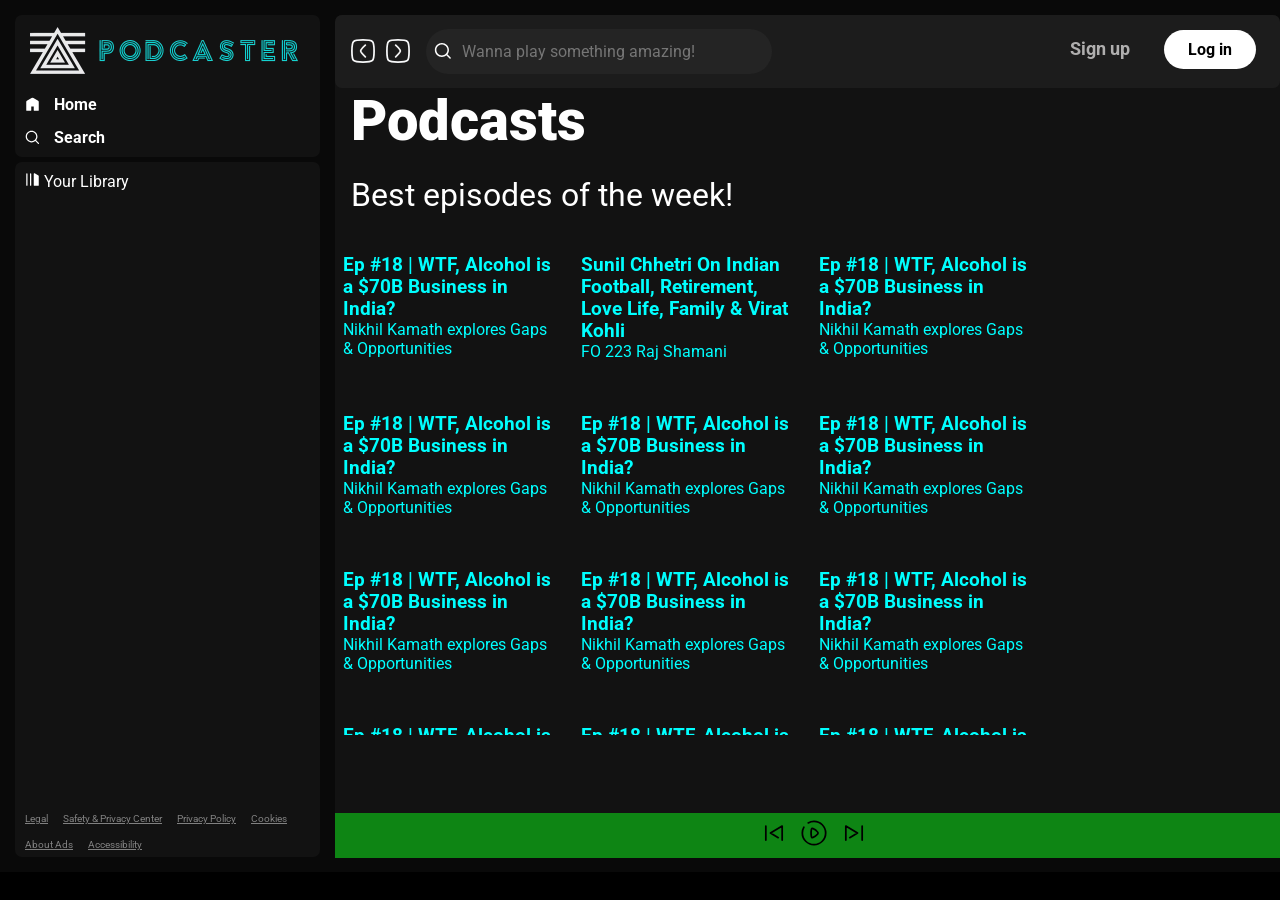
==== index.html @ 90c3c824 "index and stylying" ====
<!DOCTYPE html>
<html lang="en">
<head>
    <meta charset="UTF-8">
    <meta name="viewport" content="width=device-width, initial-scale=1.0">
    <title>ListenToYouu</title>
    <link rel="stylesheet" href="style.css">
    <link rel="stylesheet" href="utility.css">
    <link rel="stylesheet" href="https://fonts.googleapis.com/css2?family=Material+Symbols+Outlined:opsz,wght,FILL,GRAD@20..48,100..700,0..1,-50..200" />
</head>
<body>
    <!-- <h1>ListenToYouu</h1> -->
    <div class="container flex bg-black">
        <div class="left">
            <div class="home bg-grey rounded m-1 p-1">
                <img class="logor" src="images/logor.png" alt="">
                <ul>
                    <li><img class="invert" src="images/home.svg" alt="home">Home</li>
                    <li><img class="invert" src="images/search.svg" alt="search">Search</li>
                </ul>
                </div>
                <div class="library bg-grey rounded m-1 p-1">
                    <img class="library-svg invert" src="images/library.svg" alt="">
                    Your Library
                    <div class="footer">
                        <div><a href="https://www.spotify.com/in-en/legal/"><span>Legal</span></a></div>
                        <div><a href="https://www.spotify.com/in-en/safetyandprivacy/"><span>Safety &amp; Privacy Center</span></a></div>
                        <div><a href="https://www.spotify.com/in-en/legal/privacy-policy/"><span>Privacy Policy</span></a></div>
                        <div><a href="https://www.spotify.com/in-en/legal/cookies-policy/"><span>Cookies</span></a></div>
                        <div><a href="https://www.spotify.com/in-en/legal/privacy-policy/#s3"><span>About Ads</span></a></div>
                        <div><a href="https://www.spotify.com/in-en/accessibility/"><span>Accessibility</span></a></div>
                    </div>
                </div>
        </div>
        
        <div class="right rounded bg-grey">
            <div class="header flex rounded p-1">
                <div class="nav flex">
                    <svg xmlns="http://www.w3.org/2000/svg" viewBox="0 0 24 24" width="28" height="28" color="#f8f9fa"  fill="none">
                        <path d="M2.5 12C2.5 7.52166 2.5 5.28249 3.89124 3.89124C5.28249 2.5 7.52166 2.5 12 2.5C16.4783 2.5 18.7175 2.5 20.1088 3.89124C21.5 5.28249 21.5 7.52166 21.5 12C21.5 16.4783 21.5 18.7175 20.1088 20.1088C18.7175 21.5 16.4783 21.5 12 21.5C7.52166 21.5 5.28249 21.5 3.89124 20.1088C2.5 18.7175 2.5 16.4783 2.5 12Z" stroke="currentColor" stroke-width="1.5" />
                        <path d="M14 7C14 7 10 10.6824 10 12C9.99999 13.3176 14 17 14 17" stroke="#f3f3f3" stroke-width="1.5" stroke-linecap="round" stroke-linejoin="round" />
                    </svg>
                    <svg xmlns="http://www.w3.org/2000/svg" viewBox="0 0 24 24" width="28" height="28" color="#f8f9fa" fill="none">
                        <path d="M2.5 12C2.5 7.52166 2.5 5.28249 3.89124 3.89124C5.28249 2.5 7.52166 2.5 12 2.5C16.4783 2.5 18.7175 2.5 20.1088 3.89124C21.5 5.28249 21.5 7.52166 21.5 12C21.5 16.4783 21.5 18.7175 20.1088 20.1088C18.7175 21.5 16.4783 21.5 12 21.5C7.52166 21.5 5.28249 21.5 3.89124 20.1088C2.5 18.7175 2.5 16.4783 2.5 12Z" stroke="currentColor" stroke-width="1.5" />
                        <path d="M10 7C10 7 14 10.6824 14 12C14 13.3176 10 17 10 17" stroke="#f3f3f3" stroke-width="1.5" stroke-linecap="round" stroke-linejoin="round" />
                    </svg>
                    <form action="" method="get"></form>
                        <div class="search-bar">
                            <img class="invert" src="images/search.svg" alt="search">
                            <input type="search" placeholder="Wanna play something amazing!">
                        </div>
                    </form>
                </div>
                <div class="button">
                    <button class="signup-btn">Sign up</button>
                    <button class="login-btn">Log in</button>
                </div>
            </div>
            <div class="spotifyPlaylists">
                <h1>Podcasts</h1>
                <h2>Best episodes of the week!</h2>
                <div class="cardContainer">
                    <div class="card">
                        <!-- <div class="play">
                            <svg class="play-svg" xmlns="http://www.w3.org/2000/svg" viewBox="0 0 24 24" width="40" height="40" style="background-color:#1be665; border-radius: 50%;" fill="#1be665" right="17px">
                                <circle cx="12" cy="12" r="10" stroke="green" />
                                <path d="M9.5 11.1998V12.8002C9.5 14.3195 9.5 15.0791 9.95576 15.3862C10.4115 15.6932 11.0348 15.3535 12.2815 14.6741L13.7497 13.8738C15.2499 13.0562 16 12.6474 16 12C16 11.3526 15.2499 10.9438 13.7497 10.1262L12.2815 9.32594C11.0348 8.6465 10.4115 8.30678 9.95576 8.61382C9.5 8.92086 9.5 9.6805 9.5 11.1998Z" fill="#000" />
                            </svg>
                        </div> -->
                        <img src="https://i.scdn.co/image/ab67656300005f1f31c45685c429dc78f3b0f536" alt="">
                        <h3>Ep #18 | WTF, Alcohol is a $70B Business in India?</h3>
                        <p> Nikhil Kamath explores Gaps &amp; Opportunities</p>
                    </div>
                    <div class="card">
                        <img src="https://i.scdn.co/image/ab67656300005f1fecdfc97b248f27718254f80d" alt="">
                        <h3>Sunil Chhetri On Indian Football, Retirement, Love Life, Family &amp; Virat Kohli</h3>
                        <p>FO 223 Raj Shamani</p>
                    </div>
                    <div class="card">
                        <img src="https://i.scdn.co/image/ab67656300005f1f31c45685c429dc78f3b0f536" alt="">
                        <h3>Ep #18 | WTF, Alcohol is a $70B Business in India?</h3>
                        <p>Nikhil Kamath explores Gaps &amp; Opportunities</p>
                    </div>
                    <div class="card">
                        <img src="https://i.scdn.co/image/ab67656300005f1f31c45685c429dc78f3b0f536" alt="">
                        <h3>Ep #18 | WTF, Alcohol is a $70B Business in India?</h3>
                        <p>Nikhil Kamath explores Gaps &amp; Opportunities</p>
                    </div>
                    <div class="card">
                        <img src="https://i.scdn.co/image/ab67656300005f1f31c45685c429dc78f3b0f536" alt="">
                        <h3>Ep #18 | WTF, Alcohol is a $70B Business in India?</h3>
                        <p>Nikhil Kamath explores Gaps &amp; Opportunities</p>
                    </div>
                    <div class="card">
                        <img src="https://i.scdn.co/image/ab67656300005f1f31c45685c429dc78f3b0f536" alt="">
                        <h3>Ep #18 | WTF, Alcohol is a $70B Business in India?</h3>
                        <p>Nikhil Kamath explores Gaps &amp; Opportunities</p>
                    </div>
                    <div class="card">
                        <img src="https://i.scdn.co/image/ab67656300005f1f31c45685c429dc78f3b0f536" alt="">
                        <h3>Ep #18 | WTF, Alcohol is a $70B Business in India?</h3>
                        <p>Nikhil Kamath explores Gaps &amp; Opportunities</p>
                    </div>
                    <div class="card">
                        <img src="https://i.scdn.co/image/ab67656300005f1f31c45685c429dc78f3b0f536" alt="">
                        <h3>Ep #18 | WTF, Alcohol is a $70B Business in India?</h3>
                        <p>Nikhil Kamath explores Gaps &amp; Opportunities</p>
                    </div>
                    <div class="card">
                        <img src="https://i.scdn.co/image/ab67656300005f1f31c45685c429dc78f3b0f536" alt="">
                        <h3>Ep #18 | WTF, Alcohol is a $70B Business in India?</h3>
                        <p>Nikhil Kamath explores Gaps &amp; Opportunities</p>
                    </div>
                    <div class="card">
                        <img src="https://i.scdn.co/image/ab67656300005f1f31c45685c429dc78f3b0f536" alt="">
                        <h3>Ep #18 | WTF, Alcohol is a $70B Business in India?</h3>
                        <p>Nikhil Kamath explores Gaps &amp; Opportunities</p>
                    </div>
                    <div class="card">
                        <img src="https://i.scdn.co/image/ab67656300005f1f31c45685c429dc78f3b0f536" alt="">
                        <h3>Ep #18 | WTF, Alcohol is a $70B Business in India?</h3>
                        <p>Nikhil Kamath explores Gaps &amp; Opportunities</p>
                    </div>
                    <div class="card">
                        <img src="https://i.scdn.co/image/ab67656300005f1f31c45685c429dc78f3b0f536" alt="">
                        <h3>Ep #18 | WTF, Alcohol is a $70B Business in India?</h3>
                        <p>Nikhil Kamath explores Gaps &amp; Opportunities</p>
                    </div>
                    <div class="card">
                        <img src="https://i.scdn.co/image/ab67656300005f1f31c45685c429dc78f3b0f536" alt="">
                        <h3>Ep #18 | WTF, Alcohol is a $70B Business in India?</h3>
                        <p>Nikhil Kamath explores Gaps &amp; Opportunities</p>
                    </div>
                    <div class="card">
                        <img src="https://i.scdn.co/image/ab67656300005f1f31c45685c429dc78f3b0f536" alt="">
                        <h3>Ep #18 | WTF, Alcohol is a $70B Business in India?</h3>
                        <p>Nikhil Kamath explores Gaps &amp; Opportunities</p>
                    </div>
                </div>
            </div>
            <div class="playbar">
                <div class="songinfo"></div>
                <div class="songButtons">
                    <img src="images/prevsong.svg" alt="">
                    <img src="images/play.svg" alt="">
                    <img src="images/nextsong.svg" alt="">
                </div>
                <div class="songtime"></div>
            </div>
        </div>
    </div>
</body>
<script>script.js</script>
</html>
---- style.css ----
@import url("https://fonts.googleapis.com/css2?family=Roboto:ital,wght@0,100;0,300;0,400;0,500;0,700;0,900;1,100;1,300;1,400;1,500;1,700;1,900&display=swap");

*{
    margin: 0;
    padding: 0;
    font-family: 'Roboto', sans-serif;
}
body{
    background-color:#000;
    color: white;
}
.left{
    width: 25vw;
    padding: 10px;
}
.right{
    width: 75vw;
}

.logor{
    width: 45px;
}

.home ul li{
    width: 15px;
    display: flex;
    list-style: none;
    gap: 14px;
    padding-top: 14px;
    font-weight: bold;
}
.bg-black{
    background-color: #090909;
    color: white;
}
.invert{
    filter: invert(1);
}
.bg-grey{
    background-color: #121212;
}
.library{
    min-height: 75vh;
    position: relative;
}
.library-svg{
    width: 15px;
    gap: 18px;
}
.footer{
    display: flex;
    font-size: 10px;
    flex-wrap: wrap;
    gap: 15px;
    position: absolute;
    bottom: 7px;
}
.footer a{
    color: grey;
}
.right{
    margin: 14.5px 0px;

}
.nav{
    display: flex;
    align-items: center;
    gap:7px;

}
.search-bar{
    width: 340px;
    display: flex;
    align-items: center;
    padding: 3px;
    border-radius: 29px;
    background-color: #242424;
}
.search-bar img{
    width: 18px;
    padding-left: 5px;
}
.search-bar input{
    padding: 10px;
    width: 290px;
    color: #fff;
    font-size: 16px;
    background: transparent;
    border: none;
}
.header{
    justify-content: space-between;
    background-color: rgb(28,28,28);
}
.header > *{
    padding: 4px;
}

.spotifyPlaylists h1{
    font-size: 3.5em;
    padding-left: 16px;
    font-weight: 900;
    white-space: nowrap;
}
.spotifyPlaylists h2{
    font-size: 2em;
    padding: 22px 16px 8px;
    font-weight: 400;
}
.cardContainer{
    display: flex;
    gap: 12px;
    flex-wrap: wrap;
    max-height: 57vh;
    overflow-y: scroll;
    margin-right: 10px;
}
.card{
    width: 210px;
    padding: 8px;
    color: aqua;
    border-radius: 20px;
}
.card:hover{
    background-color: #252525;
}
.card img{
    width: 100%;
    object-fit: contain;
    padding: 10px 2px;
    border-radius: 20px;
}

.play-svg{
    background-color:#1be657; 
    border-radius: 50%;
    fill: #1be657;
    right: 17px;
    top: 168px;
    width:40px;
    height:40px;
}

.button >*{
    margin: 0 10px;
}
.signup-btn{
    background-color:rgb(28,28,28);
    color: #afaeae;
    padding: 10px;
    border:none;
    outline: none;
    font-weight: bold;
    font-size: 1.1rem;
    cursor: pointer;
}
.signup-btn:hover{
    color: #fff;
    font-size: 1.3rem;
}
.login-btn{
    background-color: white;
    color: #000;
    padding: 10px 24px;
    border:none;
    border-radius: 28px;
    font-weight: bold;
    font-size: 1rem;
    cursor: pointer;
}
.login-btn:hover{
    background-color: #e0dedefb;
    font-size: 1.09rem;
    width: 100px;

}

.right{
    position: relative;
}
.playbar{
    position: absolute;
    bottom: 0;
    background-color: #0e8514;
    width: 100%;
    padding: 6px;
}
.songButtons{
    display: flex;
    justify-content: center;
    align-items: center;
    gap: 12px;
}
.songButtons img{
    width: 28px;
    margin-bottom: 5px;
    object-fit: contain;
}

.logor{
    width: 276px;
}
---- utility.css ----
.flex{
    display: flex;
}

.border{
    border: 1px solid red;
    margin: 4px;
}
.rounded{
    border-radius: 7px;
}

.m-1{
    margin: 5px;
}
.p-1{
    padding: 10px;
}

/* Custom vertical scrollbar styling */
::-webkit-scrollbar {
  width: 12px; /* Width of the vertical scrollbar */
  height: 0; /* Hide horizontal scrollbar */
}

::-webkit-scrollbar-track {
  background: #1e1e1e; /* Track background color */
  border-radius: 10px; /* Rounded corners on the track */
}

::-webkit-scrollbar-thumb {
  background-color: #555; /* Thumb color */
  border-radius: 10px; /* Rounded corners on the thumb */
  border: 2px solid #1e1e1e; /* Space around the thumb */
}

::-webkit-scrollbar-thumb:hover {
  background-color: #888; /* Thumb color on hover */
}

/* For Firefox */
html {
  scrollbar-width: thin;
  scrollbar-color: #555 #1e1e1e;
}

/* Internet Explorer and Edge */
body {
  -ms-overflow-style: -ms-autohiding-scrollbar;
}
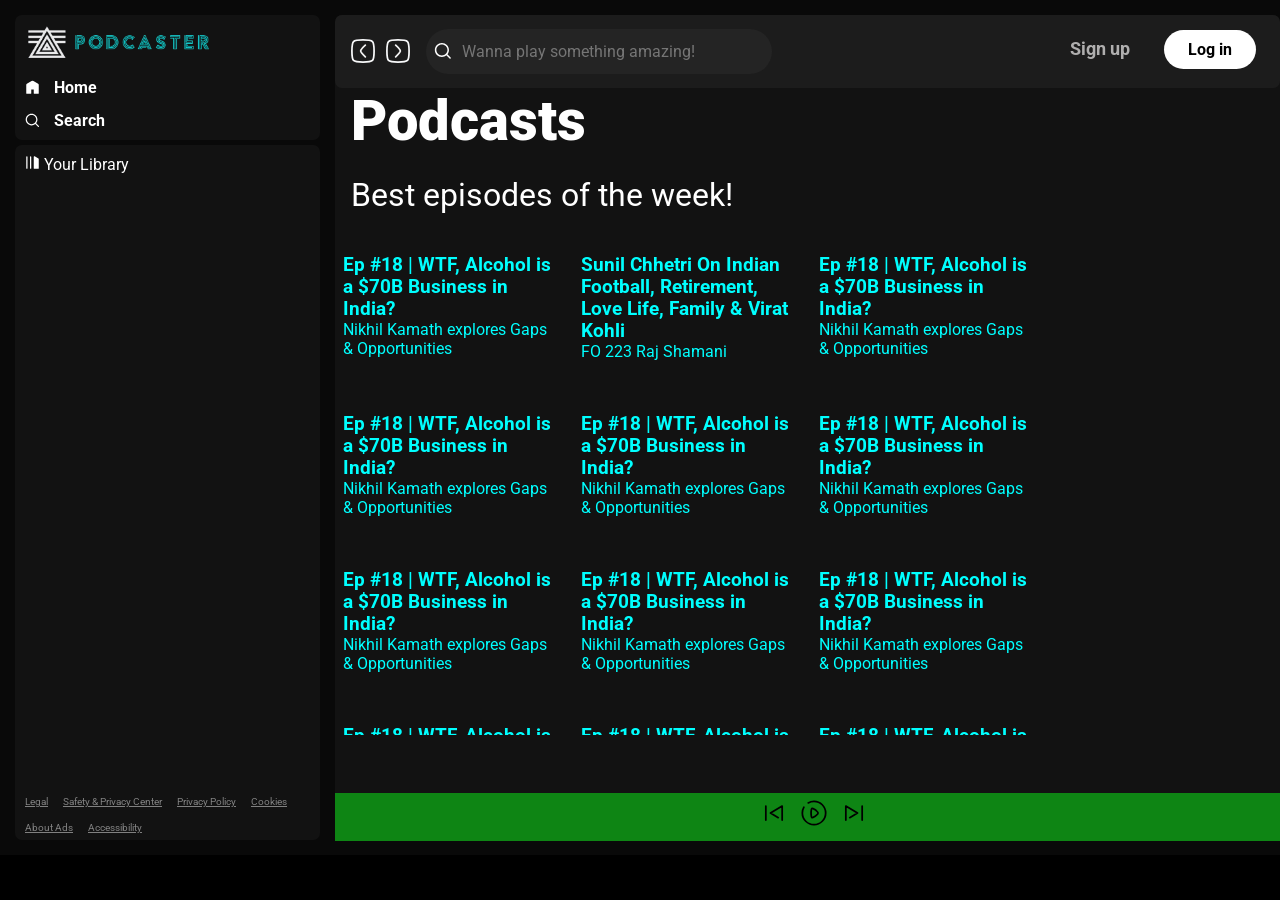
==== commit 8fedfe49: "changes" ====
--- a/index.html
+++ b/index.html
@@ -141,14 +141,43 @@
             <div class="playbar">
                 <div class="songinfo"></div>
                 <div class="songButtons">
-                    <img src="images/prevsong.svg" alt="">
-                    <img src="images/play.svg" alt="">
-                    <img src="images/nextsong.svg" alt="">
+                    <button id="prevsong-btn" type="submit"><img src="images/prevsong.svg" alt=""></button>
+                    <button id="play-btn" type="submit"><img src="images/play.svg" alt=""></button>
+                    <button id="nextsong-btn" type="submit"><img src="images/nextsong.svg" alt=""></button>
                 </div>
                 <div class="songtime"></div>
             </div>
         </div>
     </div>
+
+    <div id="loginform" class="modal hidden">
+        <div class="modal-content">
+            <span class="close-btn">&times;</span>
+            <h2 class="center">Login</h2>
+            <form action="#" method="post">
+                <label for="userName">UserName</label>
+                <input type="text" name="" id="userName" placeholder="Username" required>
+                <label for="password">Password</label>
+                <input type="password" name="" id="password" placeholder="Password" required>
+                <button type="submit">Login</button>
+            </form>
+        </div>
+    </div>
+    <div id="signupform" class="modal hidden">
+        <div class="modal-content">
+            <span class="close-btn">&times;</span>
+            <h2 class="center">Sign Up</h2>
+            <form action="#" method="post">
+                <label for="userName">UserName</label>
+                <input type="text" name="" id="userName" placeholder="Username" required>
+                <label for="email">Email Id</label>
+                <input type="email" name="" id="email" placeholder="Email" required>
+                <label for="password">Password</label>
+                <input type="password" name="" id="password" placeholder="Password" required>
+                <button type="submit">Sign Up</button>
+            </form>
+        </div>
+    </div>
 </body>
-<script>script.js</script>
+<script src="script.js"></script>
 </html>
--- a/style.css
+++ b/style.css
@@ -191,6 +191,11 @@
     align-items: center;
     gap: 12px;
 }
+.songButtons button{
+    appearance: none;
+    border: none;
+    background-color: inherit;
+}
 .songButtons img{
     width: 28px;
     margin-bottom: 5px;
@@ -198,5 +203,71 @@
 }
 
 .logor{
-    width: 276px;
-}+    width: 186px;
+}
+
+/* Modal container */
+.modal {
+    position: fixed;
+    z-index: 1000; /* Make sure the modal is on top */
+    left: 0;
+    top: 0;
+    width: 100%;
+    height: 100%;
+    display: flex;
+    justify-content: center;
+    align-items: center;
+    background-color: rgba(0, 0, 0, 0.5);
+    visibility: hidden;
+    opacity: 0;
+    transition: visibility 0s, opacity 0.5s;
+}
+
+/* Show modal */
+.modal.show {
+    visibility: visible;
+    opacity: 1;
+}
+
+/* Modal content */
+.modal-content {
+    background-color: white;
+    color:#090909;
+    padding: 20px;
+    border-radius: 10px;
+    width: 320px;
+    /* text-align: center; */
+    position: relative;
+}
+
+/* Close button */
+.close-btn {
+    position: absolute;
+    top: 10px;
+    right: 10px;
+    font-size: 20px;
+    cursor: pointer;
+}
+
+/* Input fields */
+.modal-content input[type="text"],
+.modal-content input[type="password"],
+.modal-content input[type="email"] {
+    width: 92%;
+    padding: 10px;
+    margin: 10px 0;
+    border: 1px solid #ccc;
+    border-radius: 5px;
+}
+
+/* Submit button */
+.modal-content button {
+    background-color: grey;
+    color: white;
+    border: none;
+    padding: 10px;
+    width: 100%;
+    border-radius: 5px;
+    cursor: pointer;
+}
+
--- a/utility.css
+++ b/utility.css
@@ -48,3 +48,7 @@
 body {
   -ms-overflow-style: -ms-autohiding-scrollbar;
 }
+
+.center{
+  text-align: center;
+}
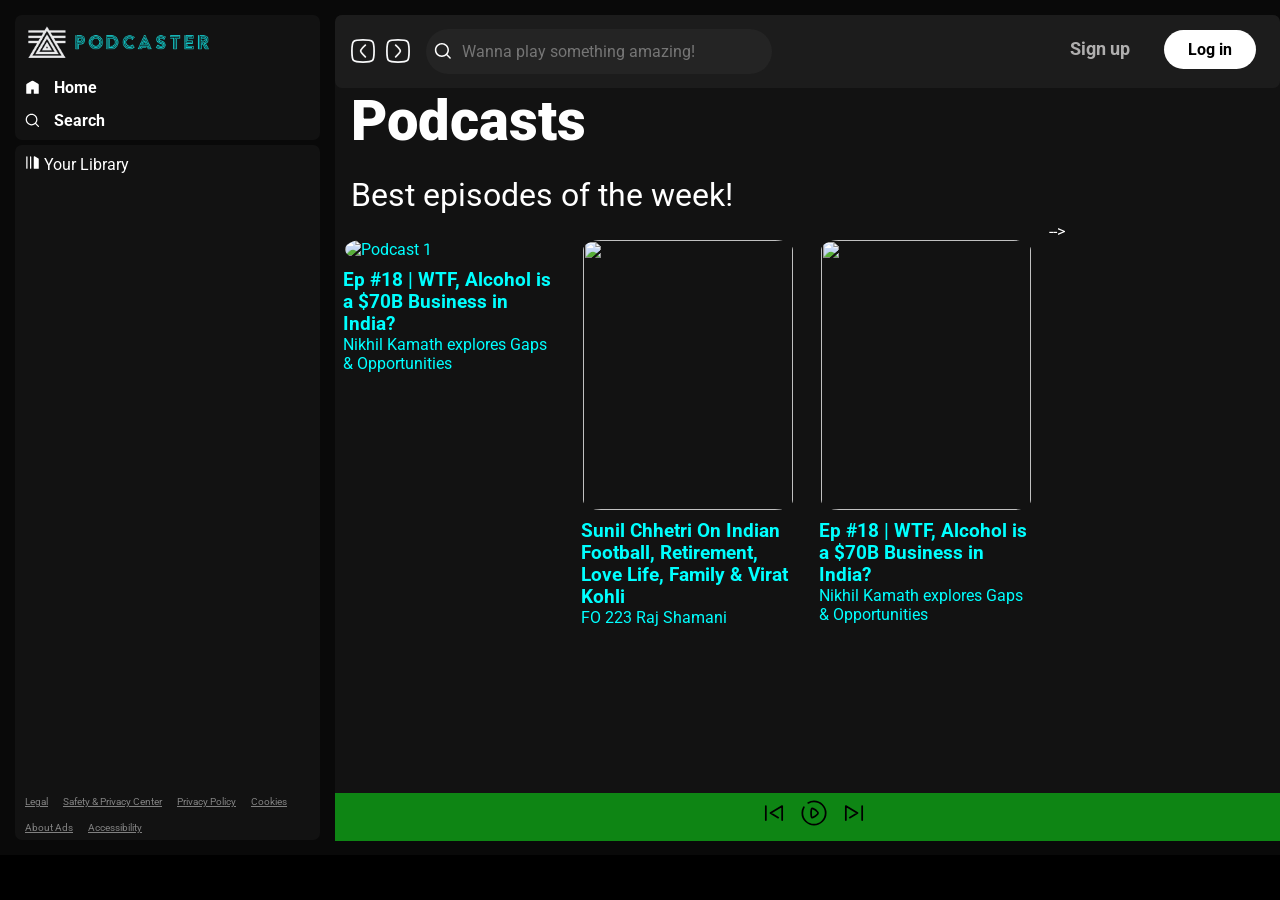
==== commit deae7bf9: "commited" ====
--- a/index.html
+++ b/index.html
@@ -60,90 +60,46 @@
                 <h1>Podcasts</h1>
                 <h2>Best episodes of the week!</h2>
                 <div class="cardContainer">
-                    <div class="card">
+                    <div class="card" data-audio="audio/song1.mp4">
                         <!-- <div class="play">
                             <svg class="play-svg" xmlns="http://www.w3.org/2000/svg" viewBox="0 0 24 24" width="40" height="40" style="background-color:#1be665; border-radius: 50%;" fill="#1be665" right="17px">
                                 <circle cx="12" cy="12" r="10" stroke="green" />
                                 <path d="M9.5 11.1998V12.8002C9.5 14.3195 9.5 15.0791 9.95576 15.3862C10.4115 15.6932 11.0348 15.3535 12.2815 14.6741L13.7497 13.8738C15.2499 13.0562 16 12.6474 16 12C16 11.3526 15.2499 10.9438 13.7497 10.1262L12.2815 9.32594C11.0348 8.6465 10.4115 8.30678 9.95576 8.61382C9.5 8.92086 9.5 9.6805 9.5 11.1998Z" fill="#000" />
                             </svg>
                         </div> -->
-                        <img src="https://i.scdn.co/image/ab67656300005f1f31c45685c429dc78f3b0f536" alt="">
+                        <img class="card-img" src="https://i.scdn.co/image/ab67656300005f1f31c45685c429dc78f3b0f536" alt="Podcast 1">
                         <h3>Ep #18 | WTF, Alcohol is a $70B Business in India?</h3>
                         <p> Nikhil Kamath explores Gaps &amp; Opportunities</p>
                     </div>
-                    <div class="card">
-                        <img src="https://i.scdn.co/image/ab67656300005f1fecdfc97b248f27718254f80d" alt="">
+                    <div class="card" data-audio="audio/song2.mp4">
+                        <img class="card-img" src="https://i.scdn.co/image/ab67656300005f1fecdfc97b248f27718254f80d" alt="">
                         <h3>Sunil Chhetri On Indian Football, Retirement, Love Life, Family &amp; Virat Kohli</h3>
                         <p>FO 223 Raj Shamani</p>
                     </div>
-                    <div class="card">
-                        <img src="https://i.scdn.co/image/ab67656300005f1f31c45685c429dc78f3b0f536" alt="">
+                    <div class="card" data-audio="audio/song3.mp3">
+                        <img class="card-img" src="https://i.scdn.co/image/ab67656300005f1f31c45685c429dc78f3b0f536" alt="">
                         <h3>Ep #18 | WTF, Alcohol is a $70B Business in India?</h3>
                         <p>Nikhil Kamath explores Gaps &amp; Opportunities</p>
                     </div>
-                    <div class="card">
-                        <img src="https://i.scdn.co/image/ab67656300005f1f31c45685c429dc78f3b0f536" alt="">
-                        <h3>Ep #18 | WTF, Alcohol is a $70B Business in India?</h3>
-                        <p>Nikhil Kamath explores Gaps &amp; Opportunities</p>
-                    </div>
-                    <div class="card">
-                        <img src="https://i.scdn.co/image/ab67656300005f1f31c45685c429dc78f3b0f536" alt="">
-                        <h3>Ep #18 | WTF, Alcohol is a $70B Business in India?</h3>
-                        <p>Nikhil Kamath explores Gaps &amp; Opportunities</p>
-                    </div>
-                    <div class="card">
-                        <img src="https://i.scdn.co/image/ab67656300005f1f31c45685c429dc78f3b0f536" alt="">
-                        <h3>Ep #18 | WTF, Alcohol is a $70B Business in India?</h3>
-                        <p>Nikhil Kamath explores Gaps &amp; Opportunities</p>
-                    </div>
-                    <div class="card">
-                        <img src="https://i.scdn.co/image/ab67656300005f1f31c45685c429dc78f3b0f536" alt="">
-                        <h3>Ep #18 | WTF, Alcohol is a $70B Business in India?</h3>
-                        <p>Nikhil Kamath explores Gaps &amp; Opportunities</p>
-                    </div>
-                    <div class="card">
-                        <img src="https://i.scdn.co/image/ab67656300005f1f31c45685c429dc78f3b0f536" alt="">
-                        <h3>Ep #18 | WTF, Alcohol is a $70B Business in India?</h3>
-                        <p>Nikhil Kamath explores Gaps &amp; Opportunities</p>
-                    </div>
-                    <div class="card">
-                        <img src="https://i.scdn.co/image/ab67656300005f1f31c45685c429dc78f3b0f536" alt="">
-                        <h3>Ep #18 | WTF, Alcohol is a $70B Business in India?</h3>
-                        <p>Nikhil Kamath explores Gaps &amp; Opportunities</p>
-                    </div>
-                    <div class="card">
-                        <img src="https://i.scdn.co/image/ab67656300005f1f31c45685c429dc78f3b0f536" alt="">
-                        <h3>Ep #18 | WTF, Alcohol is a $70B Business in India?</h3>
-                        <p>Nikhil Kamath explores Gaps &amp; Opportunities</p>
-                    </div>
-                    <div class="card">
-                        <img src="https://i.scdn.co/image/ab67656300005f1f31c45685c429dc78f3b0f536" alt="">
-                        <h3>Ep #18 | WTF, Alcohol is a $70B Business in India?</h3>
-                        <p>Nikhil Kamath explores Gaps &amp; Opportunities</p>
-                    </div>
-                    <div class="card">
-                        <img src="https://i.scdn.co/image/ab67656300005f1f31c45685c429dc78f3b0f536" alt="">
-                        <h3>Ep #18 | WTF, Alcohol is a $70B Business in India?</h3>
-                        <p>Nikhil Kamath explores Gaps &amp; Opportunities</p>
-                    </div>
-                    <div class="card">
-                        <img src="https://i.scdn.co/image/ab67656300005f1f31c45685c429dc78f3b0f536" alt="">
-                        <h3>Ep #18 | WTF, Alcohol is a $70B Business in India?</h3>
-                        <p>Nikhil Kamath explores Gaps &amp; Opportunities</p>
-                    </div>
-                    <div class="card">
-                        <img src="https://i.scdn.co/image/ab67656300005f1f31c45685c429dc78f3b0f536" alt="">
-                        <h3>Ep #18 | WTF, Alcohol is a $70B Business in India?</h3>
-                        <p>Nikhil Kamath explores Gaps &amp; Opportunities</p>
-                    </div>
+                    <!-- <div class="card">
+                        <a class="card-img" href="https://www.youtube.com/embed/_ziODBruqdA?si=TB9jh_cOecqtpikn">
+                            <img src="https://i.scdn.co/image/ab67656300005f1f31c45685c429dc78f3b0f536">
+                        </a>
+                        <!-- <iframe class="card-img" src="https://www.youtube.com/embed/_ziODBruqdA?si=TB9jh_cOecqtpikn" title="YouTube video player" frameborder="0" allow="accelerometer; autoplay; clipboard-write; encrypted-media; gyroscope; picture-in-picture; web-share" referrerpolicy="strict-origin-when-cross-origin" allowfullscreen></iframe> -->
+                        <!-- <h3>Ep #18 | WTF, Alcohol is a $70B Business in India?</h3>
+                        <p>Nikhil Kamath explores Gaps &amp; Opportunities</p> -->
+
+                    <!-- </div> --> -->
                 </div>
             </div>
             <div class="playbar">
+                <audio id="audio-player"></audio>
                 <div class="songinfo"></div>
                 <div class="songButtons">
-                    <button id="prevsong-btn" type="submit"><img src="images/prevsong.svg" alt=""></button>
-                    <button id="play-btn" type="submit"><img src="images/play.svg" alt=""></button>
-                    <button id="nextsong-btn" type="submit"><img src="images/nextsong.svg" alt=""></button>
+                    <button id="prevsong-btn" type="submit"><img src="images/prevsong.svg" alt="prev"></button>
+                    <button id="play-btn" type="submit"><img src="images/play.svg" alt="play"></button>
+                    <!-- <button id="pause-btn" type="submit"><img src="images/pause.svg" alt="pause"></button> -->
+                    <button id="nextsong-btn" type="submit"><img src="images/nextsong.svg" alt="next"></button>
                 </div>
                 <div class="songtime"></div>
             </div>
@@ -154,12 +110,12 @@
         <div class="modal-content">
             <span class="close-btn">&times;</span>
             <h2 class="center">Login</h2>
-            <form action="#" method="post">
+            <form action="/" method="post">
                 <label for="userName">UserName</label>
-                <input type="text" name="" id="userName" placeholder="Username" required>
+                <input type="text" name="" id="userName-login" placeholder="Username" required>
                 <label for="password">Password</label>
-                <input type="password" name="" id="password" placeholder="Password" required>
-                <button type="submit">Login</button>
+                <input type="password" name="" id="password-login" placeholder="Password" required>
+                <button id="loginSubmit" type="submit">Login</button>
             </form>
         </div>
     </div>
@@ -167,17 +123,18 @@
         <div class="modal-content">
             <span class="close-btn">&times;</span>
             <h2 class="center">Sign Up</h2>
-            <form action="#" method="post">
+            <form action="/" method="post">
                 <label for="userName">UserName</label>
-                <input type="text" name="" id="userName" placeholder="Username" required>
+                <input type="text" name="" id="userName-signup" value="" placeholder="Username" required>
                 <label for="email">Email Id</label>
-                <input type="email" name="" id="email" placeholder="Email" required>
+                <input type="email" name="" id="email" value="" placeholder="Email" required>
                 <label for="password">Password</label>
-                <input type="password" name="" id="password" placeholder="Password" required>
-                <button type="submit">Sign Up</button>
+                <input type="password" name="" id="password-signup" value="" placeholder="Password" required>
+                <button id="signSubmit" type="submit">Sign Up</button>
             </form>
         </div>
     </div>
+    <p id="result"></p>
 </body>
 <script src="script.js"></script>
 </html>
--- a/style.css
+++ b/style.css
@@ -124,8 +124,9 @@
 .card:hover{
     background-color: #252525;
 }
-.card img{
-    width: 100%;
+.card-img{
+    width: 100%;
+    height: 270px;
     object-fit: contain;
     padding: 10px 2px;
     border-radius: 20px;
@@ -271,3 +272,11 @@
     cursor: pointer;
 }
 
+.modal-content button:hover{
+    font-weight: bolder;
+    background-color:#242424;
+}
+
+#audio-player{
+    display: none;
+}
